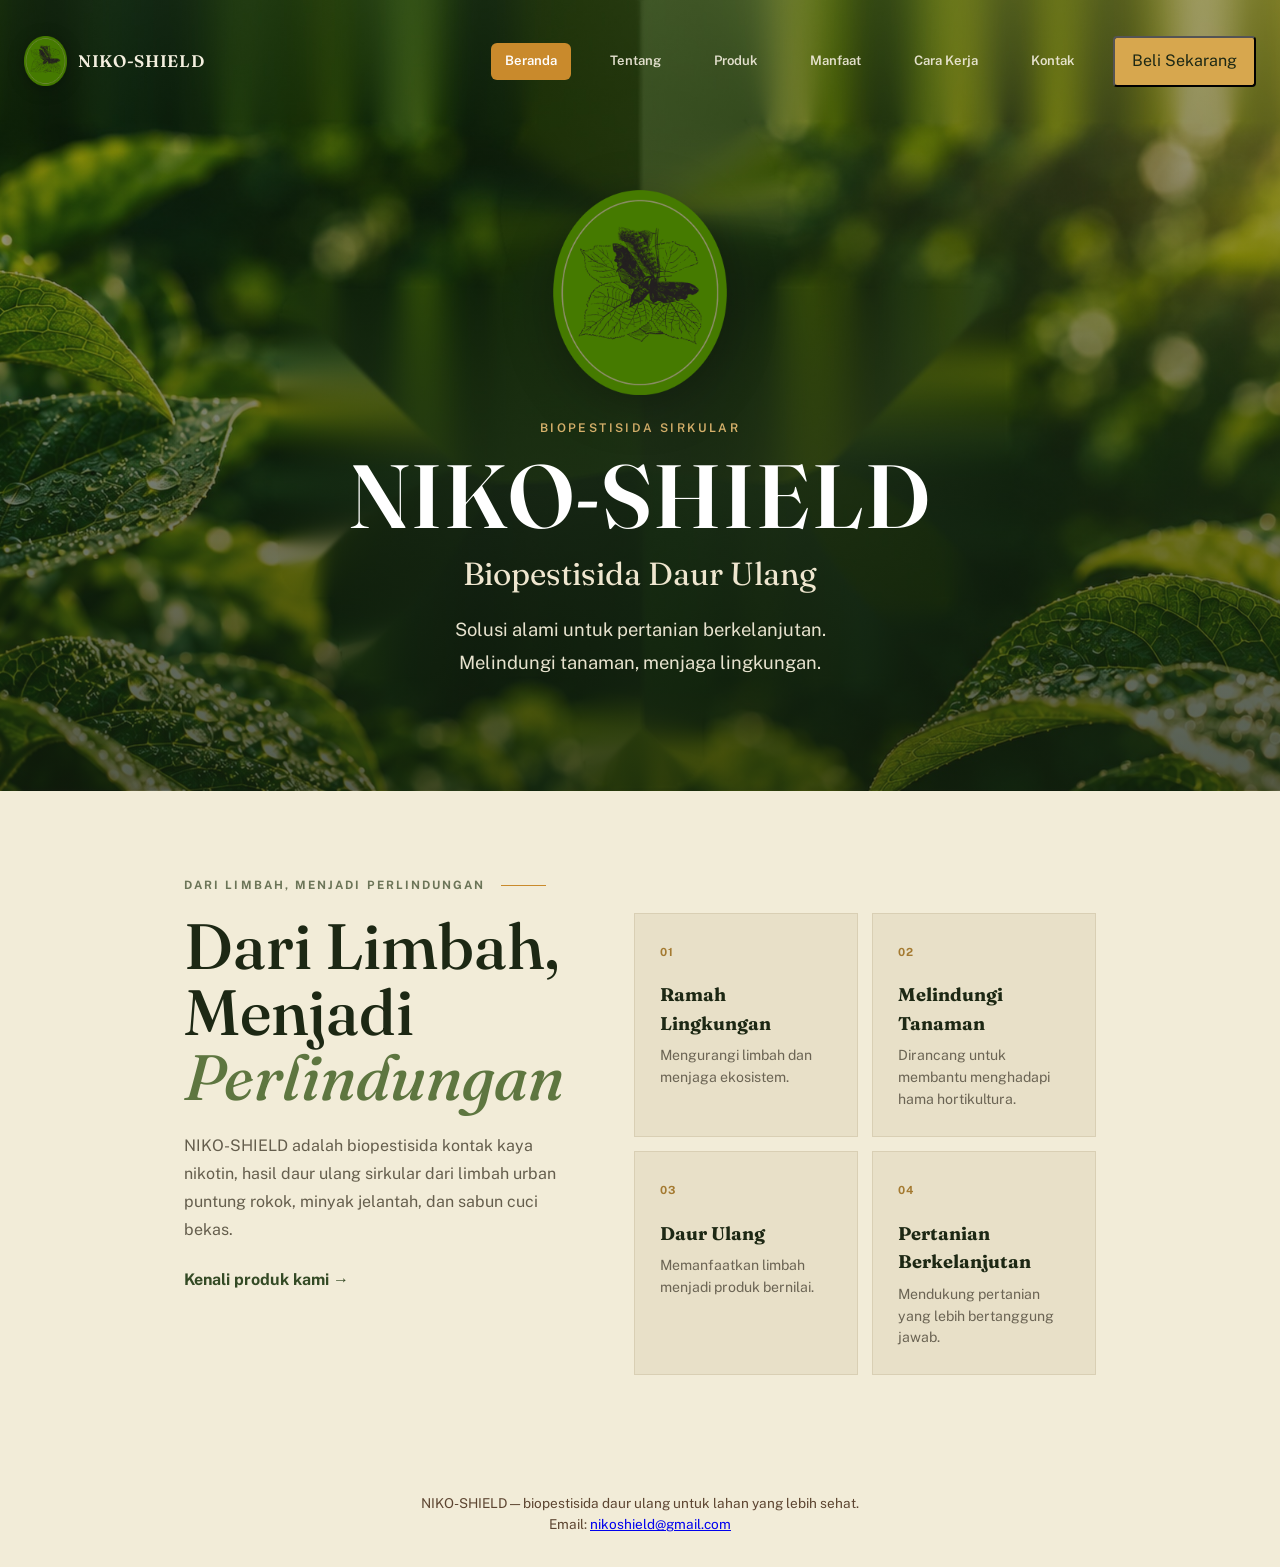
==== index.html @ 0246b450 "Add files via upload" ====
<!DOCTYPE html>
<html lang="id">
<head>
<meta charset="UTF-8">
<meta name="viewport" content="width=device-width, initial-scale=1.0">
<title>NIKO-SHIELD — Biopestisida Daur Ulang</title>
<link rel="preconnect" href="https://fonts.googleapis.com">
<link rel="preconnect" href="https://fonts.gstatic.com" crossorigin>
<link href="https://fonts.googleapis.com/css2?family=Fraunces:opsz,wght@9..144,400;9..144,500;9..144,600;9..144,700&family=Public+Sans:wght@400;500;600;700&display=swap" rel="stylesheet">
<link rel="stylesheet" href="style.css">
</head>
<body>

<nav class="site-nav reference-nav">
  <div class="container nav-inner">
    <a href="index.html" class="nav-brand brand-mark"><img src="assets/niko-shield-emblem.png" alt="Lambang NIKO-SHIELD"><span>NIKO-SHIELD</span></a>
    <div class="nav-links">
      <a href="index.html" class="active">Beranda</a>
      <a href="tentang-produk.html" class="">Tentang</a>
      <a href="tentang-produk.html" class="">Produk</a>
      <a href="manfaat.html" class="">Manfaat</a>
      <a href="cara-kerja.html" class="">Cara Kerja</a>
      <a href="kontak.html" class="">Kontak</a>
      <button type="button" class="nav-buy" onclick="this.classList.toggle(\'clicked\')">Beli Sekarang</button>
    </div>
    <button class="mobile-menu-toggle" type="button" aria-label="Buka menu" aria-expanded="false">
      <span></span><span></span><span></span>
    </button>
  </div>
</nav>

<section class="hero reference-hero">
  <div class="container hero-inner hero-centered">
    <div class="hero-badge"><img class="hero-emblem" src="assets/niko-shield-emblem.png" alt="Lambang NIKO-SHIELD"></div>
    <div class="eyebrow">BIOPESTISIDA SIRKULAR</div>
    <h1>NIKO-SHIELD</h1>
    <p class="hero-tagline">Biopestisida Daur Ulang</p>
    <p class="lead">Solusi alami untuk pertanian berkelanjutan.<br>Melindungi tanaman, menjaga lingkungan.</p>
    <div class="hero-actions">
      
      
    </div>
</div>
</section>

<section class="reference-home-section">
  <div class="container">
    <div class="section-kicker">DARI LIMBAH, MENJADI PERLINDUNGAN <span></span></div>
    <div class="home-grid">
      <div>
        <h2>Dari Limbah,<br>Menjadi <em>Perlindungan</em></h2>
        <p>NIKO-SHIELD adalah biopestisida kontak kaya nikotin, hasil daur ulang sirkular dari limbah urban puntung rokok, minyak jelantah, dan sabun cuci bekas.</p>
        <a class="text-link" href="tentang-produk.html">Kenali produk kami →</a>
      </div>
      <div class="home-cards">
        <a href="manfaat.html" class="home-card"><span>01</span><h3>Ramah Lingkungan</h3><p>Mengurangi limbah dan menjaga ekosistem.</p></a>
        <a href="manfaat.html" class="home-card"><span>02</span><h3>Melindungi Tanaman</h3><p>Dirancang untuk membantu menghadapi hama hortikultura.</p></a>
        <a href="cara-kerja.html" class="home-card"><span>03</span><h3>Daur Ulang</h3><p>Memanfaatkan limbah menjadi produk bernilai.</p></a>
        <a href="kontak.html" class="home-card"><span>04</span><h3>Pertanian Berkelanjutan</h3><p>Mendukung pertanian yang lebih bertanggung jawab.</p></a>
      </div>
    </div>
  </div>
</section>

<footer>
  NIKO-SHIELD — biopestisida daur ulang untuk lahan yang lebih sehat.
<br>Email: <a href="mailto:nikoshield@gmail.com">nikoshield@gmail.com</a>
</footer>


<script>
/* NIKO-SHIELD mobile menu */
document.addEventListener("DOMContentLoaded", function () {
  const toggle = document.querySelector(".mobile-menu-toggle");
  const links = document.querySelector(".nav-links");
  if (!toggle || !links) return;
  toggle.addEventListener("click", function () {
    const open = links.classList.toggle("mobile-open");
    toggle.classList.toggle("is-open", open);
    toggle.setAttribute("aria-expanded", open ? "true" : "false");
  });
  links.querySelectorAll("a").forEach(function (a) {
    a.addEventListener("click", function () {
      links.classList.remove("mobile-open");
      toggle.classList.remove("is-open");
      toggle.setAttribute("aria-expanded", "false");
    });
  });
});
</script>
<!-- NIKO-SHIELD mobile menu -->
</body>
</html>
---- style.css ----
:root {
    --forest: #2B3A1E;
    --forest-deep: #1D2814;
    --amber: #C98A2C;
    --amber-soft: #E3B45C;
    --soil: #5C4430;
    --leaf: #7C9A57;
    --paper: #F2ECD8;
    --paper-dim: #E8E0C8;
    --alert: #B5461D;
    --ink: #23291B;
  }

  * { box-sizing: border-box; }

  html { scroll-behavior: smooth; }

  body {
    margin: 0;
    font-family: 'Public Sans', sans-serif;
    background: var(--paper);
    color: var(--ink);
    line-height: 1.55;
  }

  h1, h2, h3 {
    font-family: 'Fraunces', serif;
    margin: 0;
    color: var(--forest-deep);
  }

  p { margin: 0 0 1em 0; max-width: 62ch; }

  .container {
    max-width: 960px;
    margin: 0 auto;
    padding: 0 24px;
  }

  /* ---------- HERO ---------- */
  .hero {
    background-color: var(--forest-deep);
    background-image:
      radial-gradient(circle at 50% 25%, rgba(124,154,87,0.18) 0%, rgba(124,154,87,0) 55%),
      linear-gradient(180deg, rgba(29,40,20,0.55) 0%, rgba(20,28,14,0.7) 100%),
      url("data:image/svg+xml;utf8,%3Csvg xmlns='http://www.w3.org/2000/svg' viewBox='0 0 220 220'%3E%3Cg fill='none' stroke='%23E7E2CE' stroke-width='1.3' opacity='0.4'%3E%3Cpath d='M110 205 C110 175 110 150 110 120'/%3E%3Cpath d='M110 180 C88 172 76 152 80 130 C100 136 110 156 110 180Z'/%3E%3Cpath d='M110 155 C132 147 144 128 140 105 C120 112 110 132 110 155Z'/%3E%3Cpath d='M110 120 C93 103 91 84 102 64 C118 78 122 100 110 120Z'/%3E%3Ccircle cx='80' cy='130' r='4' fill='%23E7E2CE' stroke='none' opacity='0.35'/%3E%3Ccircle cx='140' cy='105' r='4' fill='%23E7E2CE' stroke='none' opacity='0.35'/%3E%3Ccircle cx='102' cy='64' r='3.5' fill='%23E7E2CE' stroke='none' opacity='0.3'/%3E%3Cpath d='M30 60 C48 52 60 55 62 66 C50 70 40 68 30 60Z'/%3E%3Cpath d='M30 60 C25 70 27 82 38 88'/%3E%3Cpath d='M190 150 C172 142 160 145 158 156 C170 160 180 158 190 150Z'/%3E%3Cpath d='M190 150 C195 160 193 172 182 178'/%3E%3Cg transform='translate(38,160) rotate(-12)'%3E%3Cellipse cx='0' cy='0' rx='7' ry='5'/%3E%3Cellipse cx='11' cy='1' rx='7' ry='5.2'/%3E%3Cellipse cx='22' cy='0' rx='7' ry='5'/%3E%3Cellipse cx='33' cy='1.5' rx='6.5' ry='4.8'/%3E%3Cpath d='M-6 -3 L-11 -8 M-4 -4 L-7 -10' stroke-width='1'/%3E%3Cpath d='M0 5 L-2 10 M11 6 L10 11 M22 5 L22 10' stroke-width='1'/%3E%3C/g%3E%3Cg transform='translate(150,45) rotate(160)'%3E%3Cellipse cx='0' cy='0' rx='6' ry='4.3'/%3E%3Cellipse cx='9.5' cy='1' rx='6' ry='4.5'/%3E%3Cellipse cx='19' cy='0' rx='6' ry='4.3'/%3E%3Cpath d='M-5 -2.5 L-9 -6.5 M-3.5 -3.5 L-6 -8' stroke-width='0.9'/%3E%3C/g%3E%3C/g%3E%3C/svg%3E");
    background-repeat: no-repeat, no-repeat, repeat;
    background-position: center, center, 0 0;
    background-size: cover, cover, 220px 220px;
    color: var(--paper);
    padding: 56px 0 0;
    position: relative;
    overflow: hidden;
  }

  .hero::after {
    content: "";
    position: absolute;
    right: -60px;
    top: -60px;
    width: 260px;
    height: 260px;
    border-radius: 50%;
    background: radial-gradient(circle, rgba(201,138,44,0.16) 0%, rgba(201,138,44,0) 70%);
    z-index: 0;
  }

  .hero-centered {
    text-align: center;
    display: flex;
    flex-direction: column;
    align-items: center;
    padding-bottom: 44px;
  }

  .hero-badge {
    width: 92px;
    height: 92px;
    border-radius: 50%;
    background: var(--paper);
    display: flex;
    align-items: center;
    justify-content: center;
    box-shadow: 0 10px 30px rgba(0,0,0,0.35);
    margin-bottom: 20px;
  }

  .hero-tagline {
    color: #DCE4C6;
    font-size: 1.05rem;
    font-weight: 600;
    margin: 10px 0 0;
    max-width: 40ch;
  }

  .hero-icon-row {
    width: 54px;
    height: 54px;
    border-radius: 50%;
    background: rgba(255,255,255,0.08);
    border: 1.5px solid rgba(255,255,255,0.35);
    display: flex;
    align-items: center;
    justify-content: center;
    margin: 26px 0 30px;
  }

  .hero-features {
    position: relative;
    z-index: 1;
    background: var(--paper);
    display: grid;
    grid-template-columns: repeat(3, 1fr);
    gap: 12px;
    padding: 28px 20px;
  }

  @media (max-width: 560px) {
    .hero-features { grid-template-columns: 1fr; max-width: 280px; margin: 0 auto; }
  }

  .hero-feature {
    display: flex;
    flex-direction: column;
    align-items: center;
    text-align: center;
    gap: 10px;
  }

  .hero-feature-icon {
    width: 62px;
    height: 62px;
    border-radius: 50%;
    background: var(--forest);
    display: flex;
    align-items: center;
    justify-content: center;
  }

  .hero-feature span {
    font-size: 0.85rem;
    font-weight: 700;
    color: var(--forest-deep);
    max-width: 14ch;
  }



  .hero-inner { position: relative; z-index: 1; }

  .hero .eyebrow {
    font-weight: 600;
    color: var(--leaf);
    font-size: 0.95rem;
    letter-spacing: 0.02em;
    margin-bottom: 14px;
  }

  .hero h1 {
    font-size: clamp(2.6rem, 6vw, 4.2rem);
    color: #fff;
    font-weight: 600;
    line-height: 1.02;
    margin-bottom: 20px;
  }

  .hero p.lead {
    color: #E7E2CE;
    font-size: 1.15rem;
    max-width: 46ch;
    margin-bottom: 32px;
  }

  .btn-primary {
    display: inline-block;
    background: var(--amber);
    color: var(--forest-deep);
    font-weight: 700;
    padding: 14px 28px;
    border-radius: 6px;
    text-decoration: none;
    border: none;
    font-size: 1.05rem;
    cursor: pointer;
    font-family: 'Public Sans', sans-serif;
    transition: transform 0.15s ease, box-shadow 0.15s ease;
  }
  .btn-primary:hover { transform: translateY(-2px); box-shadow: 0 8px 20px rgba(0,0,0,0.25); }
  .btn-primary:active { transform: translateY(0); }

  .hero-footnote {
    margin-top: 28px;
    font-size: 0.9rem;
    color: #B9C2A6;
    border-left: 3px solid var(--leaf);
    padding-left: 14px;
    max-width: 42ch;
  }

  /* ---------- ABOUT ---------- */
  .about {
    padding: 64px 0;
    border-bottom: 1px solid var(--paper-dim);
  }

  .about-grid {
    display: grid;
    grid-template-columns: 1.1fr 0.9fr;
    gap: 48px;
    align-items: start;
    margin-top: 28px;
  }

  @media (max-width: 720px) {
    .about-grid { grid-template-columns: 1fr; }
  }

  .stat-row {
    display: flex;
    flex-direction: column;
    gap: 20px;
  }

  .stat-card {
    background: var(--paper-dim);
    border-radius: 8px;
    padding: 20px 22px;
    border-left: 4px solid var(--soil);
  }

  .stat-card.phi { border-left-color: var(--alert); }

  .stat-card h3 {
    font-size: 0.85rem;
    text-transform: none;
    color: var(--soil);
    font-family: 'Public Sans', sans-serif;
    font-weight: 700;
    margin-bottom: 6px;
  }

  .stat-card p { margin: 0; font-size: 0.98rem; }

  section h2 {
    font-size: 2rem;
    font-weight: 600;
    margin-bottom: 6px;
  }

  section .section-sub {
    color: var(--soil);
    font-size: 1.02rem;
    max-width: 58ch;
  }

  /* ---------- KATALOG HAMA ---------- */
  .hama {
    padding: 64px 0;
    background: var(--paper-dim);
    border-bottom: 1px solid #DDD3B0;
  }

  .hama-card {
    background: var(--paper);
    border-radius: 10px;
    padding: 26px 28px;
    margin-top: 28px;
    border: 1px solid #DDD3B0;
  }

  .hama-card h3 {
    font-size: 1.3rem;
    margin-bottom: 12px;
  }

  .hama-field { margin-bottom: 16px; }

  .hama-field:last-child { margin-bottom: 0; }

  .hama-field .label {
    font-weight: 700;
    color: var(--soil);
    font-size: 0.85rem;
    display: block;
    margin-bottom: 4px;
  }

  .hama-field p { margin: 0; }

  .rekomendasi {
    background: rgba(124,154,87,0.14);
    border-radius: 6px;
    padding: 12px 16px;
  }

  /* ---------- KALKULATOR ---------- */
  .kalkulator {
    padding: 64px 0 80px;
  }

  .calc-box {
    margin-top: 32px;
    background: var(--forest);
    border-radius: 14px;
    padding: 40px;
    color: var(--paper);
  }

  @media (max-width: 600px) {
    .calc-box { padding: 28px 20px; }
  }

  .calc-input-row {
    display: flex;
    gap: 12px;
    flex-wrap: wrap;
    align-items: flex-end;
    margin-bottom: 8px;
  }

  .calc-field { flex: 1; min-width: 200px; }

  .calc-field label {
    display: block;
    font-size: 0.9rem;
    color: #C7CFB4;
    margin-bottom: 8px;
    font-weight: 600;
  }

  .calc-field input {
    width: 100%;
    padding: 14px 16px;
    font-size: 1.15rem;
    border-radius: 8px;
    border: 2px solid transparent;
    background: #fff;
    color: var(--ink);
    font-family: 'Public Sans', sans-serif;
    font-weight: 600;
  }

  .calc-field input:focus {
    outline: none;
    border-color: var(--amber);
  }

  .calc-hint {
    font-size: 0.85rem;
    color: #9FAE86;
    margin: 0 0 20px 0;
  }

  .calc-results {
    display: grid;
    grid-template-columns: repeat(3, 1fr);
    gap: 14px;
    margin-top: 24px;
    opacity: 0;
    transform: translateY(8px);
    transition: opacity 0.35s ease, transform 0.35s ease;
  }

  .calc-results.visible { opacity: 1; transform: translateY(0); }

  @media (max-width: 680px) {
    .calc-results { grid-template-columns: 1fr; }
  }

  .result-card {
    background: var(--forest-deep);
    border-radius: 10px;
    padding: 20px;
    border-top: 3px solid var(--amber);
  }

  .result-card .num {
    font-family: 'Fraunces', serif;
    font-size: 2.1rem;
    font-weight: 600;
    color: #fff;
    line-height: 1;
    margin-bottom: 6px;
  }

  .result-card .unit {
    font-size: 0.95rem;
    color: var(--amber);
    font-weight: 700;
    margin-left: 4px;
  }

  .result-card .desc {
    font-size: 0.88rem;
    color: #B9C2A6;
    margin-top: 6px;
  }

  .calc-error {
    color: #F0B0A0;
    font-size: 0.92rem;
    margin-top: 10px;
    display: none;
  }

  .calc-error.visible { display: block; }

  /* ---------- QR SHARE ---------- */
  .qr-share {
    padding: 56px 0 72px;
    background: var(--paper-dim);
    border-top: 1px solid #DDD3B0;
  }

  .qr-box {
    margin-top: 28px;
    display: flex;
    gap: 32px;
    align-items: center;
    flex-wrap: wrap;
    background: var(--paper);
    border: 1px solid #DDD3B0;
    border-radius: 12px;
    padding: 28px;
  }

  #qrcodeCanvas {
    background: #fff;
    padding: 12px;
    border-radius: 8px;
    display: inline-block;
    line-height: 0;
  }

  .qr-box .qr-text { flex: 1; min-width: 220px; }

  .qr-box .qr-text p { margin-bottom: 14px; }

  .qr-link {
    font-size: 0.85rem;
    color: var(--soil);
    word-break: break-all;
    background: var(--paper-dim);
    padding: 8px 12px;
    border-radius: 6px;
    display: inline-block;
  }

  .qr-actions {
    display: flex;
    gap: 10px;
    margin-top: 16px;
    flex-wrap: wrap;
  }

  .btn-secondary {
    background: transparent;
    color: var(--forest-deep);
    border: 2px solid var(--soil);
    padding: 10px 18px;
    border-radius: 6px;
    font-weight: 700;
    font-size: 0.92rem;
    cursor: pointer;
    font-family: 'Public Sans', sans-serif;
  }

  .qr-note {
    font-size: 0.82rem;
    color: var(--soil);
    margin-top: 6px;
  }

  /* ---------- PENGINGAT & PANDUAN ---------- */
  .pengingat {
    padding: 64px 0 72px;
    background: var(--paper-dim);
    border-top: 1px solid #DDD3B0;
    border-bottom: 1px solid #DDD3B0;
  }

  .alarm-box {
    margin-top: 28px;
    background: var(--paper);
    border: 1px solid #DDD3B0;
    border-radius: 12px;
    padding: 28px;
  }

  .alarm-form-row {
    display: flex;
    gap: 16px;
    flex-wrap: wrap;
    align-items: flex-end;
  }

  .alarm-field { flex: 1; min-width: 180px; }

  .alarm-field label {
    display: block;
    font-size: 0.85rem;
    font-weight: 700;
    color: var(--soil);
    margin-bottom: 8px;
  }

  .alarm-field input[type="date"] {
    width: 100%;
    padding: 12px 14px;
    font-size: 1rem;
    border-radius: 8px;
    border: 1px solid #C9BE9C;
    background: #fff;
    color: var(--ink);
    font-family: 'Public Sans', sans-serif;
  }

  .severity-toggle {
    display: flex;
    gap: 8px;
  }

  .severity-btn {
    flex: 1;
    padding: 12px 10px;
    border-radius: 8px;
    border: 2px solid #C9BE9C;
    background: #fff;
    color: var(--soil);
    font-weight: 700;
    font-size: 0.88rem;
    cursor: pointer;
    font-family: 'Public Sans', sans-serif;
  }

  .severity-btn.active {
    border-color: var(--leaf);
    background: rgba(124,154,87,0.18);
    color: var(--forest-deep);
  }

  .alarm-status {
    margin-top: 24px;
    display: none;
    border-radius: 10px;
    padding: 20px 22px;
    border-left: 5px solid var(--leaf);
    background: rgba(124,154,87,0.12);
  }

  .alarm-status.visible { display: block; }

  .alarm-status.status-warning {
    border-left-color: var(--amber);
    background: rgba(201,138,44,0.14);
  }

  .alarm-status.status-urgent {
    border-left-color: var(--alert);
    background: rgba(181,70,29,0.12);
  }

  .alarm-status .status-badge {
    font-weight: 700;
    font-size: 1rem;
    color: var(--forest-deep);
    margin-bottom: 4px;
    display: block;
  }

  .alarm-status p { margin: 0; font-size: 0.92rem; }

  .alarm-note {
    font-size: 0.82rem;
    color: var(--soil);
    margin-top: 16px;
  }

  .guide-buttons {
    display: flex;
    gap: 14px;
    flex-wrap: wrap;
    margin-top: 36px;
  }

  .btn-guide {
    flex: 1;
    min-width: 220px;
    padding: 20px 22px;
    border-radius: 10px;
    border: none;
    cursor: pointer;
    text-align: left;
    font-family: 'Public Sans', sans-serif;
  }

  .btn-guide .guide-title {
    font-family: 'Fraunces', serif;
    font-size: 1.15rem;
    font-weight: 600;
    display: block;
    margin-bottom: 4px;
  }

  .btn-guide .guide-sub {
    font-size: 0.85rem;
    opacity: 0.85;
  }

  .btn-guide.himbauan {
    background: var(--leaf);
    color: var(--forest-deep);
  }

  .btn-guide.larangan {
    background: var(--alert);
    color: #fff;
  }

  /* ---------- MODAL ---------- */
  .modal-overlay {
    display: none;
    position: fixed;
    inset: 0;
    background: rgba(29,40,20,0.55);
    z-index: 100;
    align-items: center;
    justify-content: center;
    padding: 20px;
  }

  .modal-overlay.visible { display: flex; }

  .modal-box {
    background: var(--paper);
    border-radius: 14px;
    max-width: 560px;
    width: 100%;
    max-height: 84vh;
    overflow-y: auto;
    padding: 32px;
    position: relative;
  }

  .modal-close {
    position: absolute;
    top: 18px;
    right: 18px;
    background: var(--paper-dim);
    border: none;
    width: 34px;
    height: 34px;
    border-radius: 50%;
    font-size: 1.1rem;
    cursor: pointer;
    color: var(--ink);
  }

  .modal-box h3 {
    font-size: 1.4rem;
    margin-bottom: 18px;
    padding-right: 30px;
  }

  .modal-list {
    list-style: none;
    margin: 0;
    padding: 0;
  }

  .modal-list li {
    padding: 14px 0;
    border-bottom: 1px solid var(--paper-dim);
  }

  .modal-list li:last-child { border-bottom: none; }

  .modal-list .item-title {
    font-weight: 700;
    color: var(--forest-deep);
    display: block;
    margin-bottom: 4px;
  }

  .modal-list .item-desc {
    font-size: 0.92rem;
    color: var(--ink);
    margin: 0;
  }

  /* ---------- JUAL LIMBAH ---------- */
  .jual-limbah {
    padding: 12px 0 64px;
    background: linear-gradient(180deg, rgba(29,40,20,0.95) 0%, var(--forest-deep) 100%);
    position: relative;
  }

  .jual-limbah .container { position: relative; z-index: 1; }

  .jual-limbah h2, .jual-limbah .section-sub-light {
    color: var(--paper);
  }

  .jual-limbah .section-sub-light {
    color: #C7CFB4;
    font-size: 1.02rem;
    max-width: 58ch;
    margin-top: 6px;
  }

  .limbah-grid {
    display: grid;
    grid-template-columns: repeat(2, 1fr);
    gap: 20px;
    margin-top: 32px;
  }

  @media (max-width: 640px) {
    .limbah-grid { grid-template-columns: 1fr; }
  }

  .limbah-card {
    background: var(--paper);
    border-radius: 14px;
    padding: 28px 24px;
    text-align: center;
    cursor: pointer;
    border: none;
    font-family: 'Public Sans', sans-serif;
    transition: transform 0.15s ease;
  }

  .limbah-card:hover { transform: translateY(-3px); }

  .limbah-icon {
    width: 74px;
    height: 74px;
    border-radius: 50%;
    background: var(--leaf);
    display: flex;
    align-items: center;
    justify-content: center;
    margin: 0 auto 16px;
  }

  .limbah-card .limbah-nama {
    font-family: 'Fraunces', serif;
    font-size: 1.2rem;
    font-weight: 600;
    color: var(--forest-deep);
    display: block;
    margin-bottom: 6px;
  }

  .limbah-card .limbah-hint {
    font-size: 0.85rem;
    color: var(--soil);
  }

  .limbah-card .limbah-harga {
    display: none;
    margin-top: 14px;
    padding-top: 14px;
    border-top: 1px dashed #DDD3B0;
  }

  .limbah-card.terbuka .limbah-hint { display: none; }
  .limbah-card.terbuka .limbah-harga { display: block; }

  .limbah-harga .harga-angka {
    font-family: 'Fraunces', serif;
    font-size: 1.8rem;
    font-weight: 700;
    color: var(--amber);
  }

  .limbah-harga .harga-satuan {
    font-size: 0.9rem;
    color: var(--soil);
    font-weight: 600;
  }

  .limbah-note {
    text-align: center;
    color: #9FAE86;
    font-size: 0.85rem;
    margin-top: 24px;
  }

  /* ---------- FOOTER ---------- */
  footer {
    padding: 32px 0;
    text-align: center;
    color: var(--soil);
    font-size: 0.85rem;
  }

/* ---------- NAVIGASI ---------- */
.site-nav {
  background: var(--forest-deep);
  position: sticky;
  top: 0;
  z-index: 50;
  border-bottom: 1px solid rgba(255,255,255,0.08);
}

.site-nav .container {
  display: flex;
  align-items: center;
  justify-content: space-between;
  padding-top: 14px;
  padding-bottom: 14px;
  flex-wrap: wrap;
  gap: 10px;
}

.nav-brand {
  color: #fff;
  font-family: 'Fraunces', serif;
  font-weight: 600;
  font-size: 1.1rem;
  text-decoration: none;
}

.nav-links {
  display: flex;
  gap: 4px;
  flex-wrap: wrap;
}

.nav-links a {
  color: #C7CFB4;
  text-decoration: none;
  font-size: 0.92rem;
  font-weight: 600;
  padding: 8px 14px;
  border-radius: 6px;
  transition: background 0.15s ease, color 0.15s ease;
}

.nav-links a:hover {
  background: rgba(255,255,255,0.08);
  color: #fff;
}

.nav-links a.active {
  background: var(--amber);
  color: var(--forest-deep);
}

/* ---------- PAGE HERO (judul halaman non-beranda) ---------- */
.page-hero {
  background: var(--forest-deep);
  color: var(--paper);
  padding: 40px 0;
  text-align: center;
}

.page-hero h1 {
  color: #fff;
  font-size: clamp(1.8rem, 4vw, 2.6rem);
}

.page-hero p {
  color: #C7CFB4;
  margin: 8px auto 0;
}

/* ---------- KONTAK ---------- */
.kontak-section {
  padding: 56px 0 72px;
}

.kontak-grid {
  display: grid;
  grid-template-columns: repeat(3, 1fr);
  gap: 20px;
  margin-top: 32px;
}

@media (max-width: 720px) {
  .kontak-grid { grid-template-columns: 1fr; }
}

.kontak-card {
  background: var(--paper-dim);
  border-radius: 12px;
  padding: 26px 24px;
  text-align: center;
}

.kontak-card .kontak-icon {
  width: 56px;
  height: 56px;
  border-radius: 50%;
  background: var(--leaf);
  display: flex;
  align-items: center;
  justify-content: center;
  margin: 0 auto 16px;
}

.kontak-card h3 {
  font-size: 1.05rem;
  margin-bottom: 8px;
}

.kontak-card p {
  margin: 0;
  font-size: 0.95rem;
  color: var(--soil);
}

.kontak-card a {
  color: var(--forest-deep);
  font-weight: 700;
  text-decoration: none;
}

.kontak-card a:hover { text-decoration: underline; }

/* ===== REFERENCE DESIGN OVERRIDES ===== */
.site-nav.reference-nav{position:absolute;top:0;left:0;right:0;z-index:20;background:transparent;border:0;color:#f4efdf;padding:22px 0}
.reference-nav .nav-inner{max-width:1280px;display:flex;align-items:center;justify-content:space-between;gap:30px}
.reference-nav .nav-brand{display:flex;align-items:center;gap:11px;color:#f4efdf;text-decoration:none;font-family:'Fraunces',serif;font-weight:600;letter-spacing:.04em;font-size:1.05rem}
.reference-nav .brand-mark img{width:43px;height:50px;object-fit:contain;filter:drop-shadow(0 3px 8px rgba(0,0,0,.25))}
.reference-nav .nav-links{display:flex;align-items:center;gap:25px}
.reference-nav .nav-links a{color:#f1ecdc;text-decoration:none;font-size:.82rem;font-weight:600;opacity:.92;transition:.2s}
.reference-nav .nav-links a:hover,.reference-nav .nav-links a.active{opacity:1;color:#fff}
.reference-nav .nav-links .nav-buy{background:#d7a74e;color:#1d2814;padding:11px 17px;border-radius:4px;opacity:1}
.reference-hero{min-height:790px;padding:0;display:flex;align-items:center;justify-content:center;background-color:#203019;background-image:linear-gradient(180deg,rgba(20,31,14,.38),rgba(20,31,14,.72)),url('assets/hero-bg-hd.jpg');background-position:center;background-size:cover}
.reference-hero::after{display:none}
.reference-hero .hero-centered{padding:105px 24px 80px}
.reference-hero .hero-badge{width:205px;height:205px;background:transparent;border-radius:0;box-shadow:none;margin:0 0 24px}
.reference-hero .hero-emblem{width:205px;height:205px;object-fit:contain;filter:drop-shadow(0 10px 24px rgba(0,0,0,.28))}
.reference-hero .eyebrow{color:#d6b16b;font-size:.75rem;letter-spacing:.2em;margin-bottom:12px}
.reference-hero h1{font-size:clamp(3.2rem,7vw,5.7rem);letter-spacing:.02em;margin-bottom:8px}
.reference-hero .hero-tagline{font-family:'Fraunces',serif;color:#efe6cf;font-size:clamp(1.45rem,2.6vw,2rem);font-weight:400;margin:0 0 14px}
.reference-hero .lead{font-size:1rem;line-height:1.8;color:#e5e0cf;margin:0 auto 28px}
.hero-actions{display:flex;align-items:center;gap:13px;justify-content:center}
.btn-secondary{display:inline-flex;align-items:center;gap:9px;padding:13px 22px;border:1px solid rgba(255,255,255,.5);border-radius:5px;color:#fff;text-decoration:none;font-weight:600;font-size:.95rem}
.btn-secondary span{font-size:.7rem}
.scroll-cue{position:absolute;bottom:24px;left:50%;transform:translateX(-50%);display:flex;flex-direction:column;align-items:center;color:rgba(255,255,255,.7);font-size:1.3rem;line-height:1}
.scroll-cue .mouse{width:18px;height:29px;border:1px solid rgba(255,255,255,.65);border-radius:12px;display:block;margin-bottom:5px;position:relative}
.scroll-cue .mouse:before{content:'';position:absolute;top:6px;left:7px;width:2px;height:5px;border-radius:2px;background:rgba(255,255,255,.75)}
.reference-home-section{padding:86px 0;background:#f2ecd8}
.section-kicker{font-size:.72rem;font-weight:700;letter-spacing:.18em;color:#6c7558;margin-bottom:18px}
.section-kicker span{display:inline-block;width:45px;height:1px;background:#c98a2c;vertical-align:middle;margin-left:10px}
.home-grid{display:grid;grid-template-columns:.9fr 1.1fr;gap:70px;align-items:start}
.home-grid h2{font-size:clamp(2.5rem,5vw,4rem);line-height:1.03;font-weight:500;margin-bottom:22px}
.home-grid h2 em{font-style:italic;color:#5e7640}
.home-grid>div>p{color:#655e4d;max-width:45ch;font-size:1rem;line-height:1.75}
.text-link{display:inline-block;margin-top:8px;color:#344a25;text-decoration:none;font-weight:700}
.home-cards{display:grid;grid-template-columns:1fr 1fr;gap:14px}
.home-card{display:block;padding:25px;background:#e8e0c8;border:1px solid #d9cfb4;text-decoration:none;color:inherit;transition:.2s}
.home-card:hover{transform:translateY(-3px);border-color:#b9a77c}
.home-card span{font-size:.7rem;color:#a47a31;font-weight:700;letter-spacing:.1em}
.home-card h3{font-size:1.15rem;margin:18px 0 7px}
.home-card p{font-size:.88rem;color:#6b6454;margin:0}
@media(max-width:1000px){.reference-nav .nav-links{gap:14px}.reference-nav .nav-links a{font-size:.75rem}.reference-nav .nav-buy{padding:9px 12px}}
@media(max-width:760px){.reference-nav{padding:14px 0}.reference-nav .nav-inner{align-items:flex-start}.reference-nav .nav-brand span{display:none}.reference-nav .nav-links{flex-wrap:wrap;justify-content:flex-end;gap:8px 13px}.reference-nav .nav-links a{font-size:.7rem}.reference-nav .nav-buy{display:none}.reference-hero{min-height:760px}.reference-hero .hero-badge,.reference-hero .hero-emblem{width:155px;height:155px}.reference-hero .hero-centered{padding-top:125px}.hero-actions{flex-direction:column}.home-grid{grid-template-columns:1fr;gap:40px}.home-cards{grid-template-columns:1fr 1fr}}
@media(max-width:480px){.home-cards{grid-template-columns:1fr}.reference-hero h1{font-size:3rem}.reference-hero .hero-tagline{font-size:1.3rem}}

/* PERBAIKAN: halaman selain Beranda — beri ruang untuk navbar yang absolut */
.page-hero {
  padding: 132px 0 42px;
  min-height: 215px;
  display: flex;
  align-items: center;
}
.page-hero .container { width: 100%; }

@media (max-width: 760px) {
  .page-hero {
    padding: 145px 0 38px;
    min-height: 250px;
  }
  .reference-nav .nav-inner { justify-content: center; }
  .reference-nav .nav-links { justify-content: center; }
}


/* ===== FINAL NAVBAR SPACING FIX =====
   Inner pages reserve a real, dedicated area for the navigation.
   This prevents page titles from ever sitting underneath the menu. */
.inner-page .reference-nav {
  position: relative;
  top: auto;
  left: auto;
  right: auto;
  min-height: 92px;
  padding: 20px 0;
  background: var(--forest-deep);
  z-index: 50;
}

.inner-page .page-hero {
  padding: 52px 0 48px;
  min-height: 220px;
}

.inner-page .page-hero h1 {
  margin: 0;
}

@media (max-width: 760px) {
  .inner-page .reference-nav {
    min-height: 0;
    padding: 14px 0;
  }

  .inner-page .reference-nav .nav-inner {
    align-items: center;
  }

  .inner-page .page-hero {
    padding: 42px 0 38px;
    min-height: 190px;
  }
}

/* Homepage: navigation has its own visual band at the top of the hero,
   and the hero content starts below it. */
.reference-hero .hero-centered {
  padding-top: 190px;
}

@media (max-width: 760px) {
  .reference-hero .hero-centered {
    padding-top: 175px;
  }
}


/* ===== MOBILE NAVIGATION ===== */
.mobile-menu-toggle {
  display: none;
  width: 46px;
  height: 42px;
  border: 1px solid rgba(255,255,255,.45);
  border-radius: 8px;
  background: rgba(15,30,10,.55);
  padding: 9px;
  cursor: pointer;
}
.mobile-menu-toggle span {
  display: block;
  height: 2px;
  margin: 5px 0;
  background: #fff;
  border-radius: 2px;
}
@media (max-width: 760px) {
  .reference-nav {
    padding: 14px 0 !important;
  }
  .reference-nav .nav-inner {
    position: relative;
  }
  .reference-nav .nav-links {
    display: none;
    position: absolute;
    top: calc(100% + 8px);
    left: 12px;
    right: 12px;
    flex-direction: column;
    align-items: stretch;
    gap: 4px;
    padding: 12px;
    background: rgba(20, 31, 14, .98);
    border: 1px solid rgba(255,255,255,.12);
    border-radius: 12px;
    box-shadow: 0 14px 35px rgba(0,0,0,.25);
  }
  .reference-nav .nav-links.mobile-open {
    display: flex;
  }
  .reference-nav .nav-links a {
    display: block;
    padding: 12px 14px;
    font-size: .95rem;
  }
  .reference-nav .nav-links .nav-buy {
    text-align: center;
    margin-top: 4px;
  }
  .mobile-menu-toggle {
    display: block;
  }
  .reference-nav .nav-brand span {
    font-size: .98rem;
  }
  .reference-nav .brand-mark img {
    width: 39px;
    height: 44px;
  }
}

/* ===== JUAL LIMBAH + CALCULATOR ===== */
.waste-section {
  padding: 70px 0 80px;
  background: linear-gradient(180deg, #f2ecd8 0%, #e8e0c8 100%);
}
.waste-heading {
  text-align: center;
  max-width: 760px;
  margin: 0 auto 30px;
}
.waste-heading .section-kicker {
  justify-content: center;
}
.waste-heading h2 {
  font-size: clamp(2rem, 4vw, 3rem);
  margin: 8px 0 12px;
}
.waste-heading p {
  margin: 0 auto;
  color: #5c4430;
}
.waste-options {
  display: grid;
  grid-template-columns: repeat(2, 1fr);
  gap: 18px;
  max-width: 900px;
  margin: 0 auto 20px;
}
.waste-option {
  display: flex;
  align-items: center;
  gap: 16px;
  text-align: left;
  width: 100%;
  padding: 20px;
  border: 2px solid transparent;
  border-radius: 14px;
  background: rgba(255,255,255,.48);
  box-shadow: 0 5px 18px rgba(43,58,30,.07);
  cursor: pointer;
  color: var(--ink);
  font: inherit;
  transition: .2s ease;
}
.waste-option:hover,
.waste-option.active {
  border-color: #6f9850;
  transform: translateY(-1px);
}
.waste-icon {
  width: 66px;
  height: 66px;
  flex: 0 0 66px;
  display: grid;
  place-items: center;
  border-radius: 50%;
  background: #dbe6c5;
  font-size: 30px;
}
.waste-option strong,
.waste-option small,
.waste-option b {
  display: block;
}
.waste-option strong { font-family: 'Fraunces', serif; font-size: 1.15rem; color: var(--forest-deep); }
.waste-option small { color: var(--soil); margin: 4px 0; }
.waste-option b { color: #17652c; font-size: 1.05rem; }

.waste-calculator {
  max-width: 900px;
  margin: 0 auto;
  padding: 24px;
  border-radius: 16px;
  background: rgba(255,255,255,.55);
  box-shadow: 0 8px 24px rgba(43,58,30,.08);
}
.calc-label {
  font-family: 'Fraunces', serif;
  font-size: 1.35rem;
  font-weight: 700;
  color: var(--forest-deep);
}
.calc-help { color: var(--soil); font-size: .92rem; margin: 4px 0 18px; }
.calc-controls {
  display: grid;
  grid-template-columns: 1.2fr 1fr auto;
  gap: 12px;
  align-items: center;
}
.selected-waste,
.kg-input {
  min-height: 48px;
  border: 1px solid #c9cfb8;
  background: #fffdf5;
  border-radius: 9px;
  display: flex;
  align-items: center;
  padding: 0 13px;
}
.selected-waste { gap: 8px; flex-wrap: wrap; }
.selected-waste .calc-price { margin-left: auto; font-size: .8rem; color: #5c4430; }
.kg-input input {
  border: 0;
  outline: 0;
  background: transparent;
  min-width: 0;
  flex: 1;
  font: inherit;
}
.kg-input span { color: #65705a; }
#calculateWaste {
  min-height: 48px;
  padding: 0 24px;
  border: 0;
  border-radius: 9px;
  background: #17652c;
  color: #fff;
  font-weight: 700;
  cursor: pointer;
}
.calc-result {
  margin-top: 18px;
  padding: 17px 20px;
  border-radius: 12px;
  background: #edf2df;
  display: flex;
  align-items: center;
  gap: 14px;
}
.money-icon {
  width: 48px;
  height: 48px;
  border-radius: 50%;
  display: grid;
  place-items: center;
  background: #cfe0b0;
  color: #17652c;
  font-weight: 800;
}
.calc-result small,
.calc-result strong,
.calc-result span { display: block; }
.calc-result small { color: #65705a; }
.calc-result strong { font-size: 1.65rem; color: #17652c; }
.calc-result #wasteFormula { font-size: .78rem; color: #6b705f; }
.waste-note {
  max-width: 900px;
  margin: 18px auto 0;
  padding: 16px 20px;
  border-radius: 12px;
  background: #145927;
  color: #f5f0df;
  display: flex;
  gap: 12px;
  align-items: center;
}
.waste-note > span { font-size: 28px; }
.waste-note small { color: #dbe6c5; }

@media (max-width: 720px) {
  .waste-section { padding: 52px 0 60px; }
  .waste-options { grid-template-columns: 1fr; gap: 12px; }
  .waste-option { padding: 15px; }
  .waste-icon { width: 54px; height: 54px; flex-basis: 54px; font-size: 25px; }
  .calc-controls { grid-template-columns: 1fr; }
  .selected-waste .calc-price { margin-left: auto; }
  #calculateWaste { width: 100%; }
  .waste-calculator { padding: 18px; }
  .waste-note { align-items: flex-start; }
}

/* BUY NOW / PRODUCT PAGE */
.product-choice {
  padding: 70px 0 80px;
  background: #f2ecd8;
  text-align: center;
}
.product-choice h2 {
  margin: 8px 0 10px;
  font-family: 'Fraunces', serif;
}
.product-choice p {
  margin: 0 auto 24px;
  color: #5c4430;
}
.product-choice-grid {
  max-width: 620px;
  margin: 0 auto;
}
.product-card {
  width: 100%;
  padding: 28px;
  border: 1px solid #c8cfb7;
  border-radius: 16px;
  background: #fffdf5;
  text-align: left;
  cursor: pointer;
  box-shadow: 0 8px 22px rgba(43,58,30,.08);
}
.product-card strong,
.product-card span,
.product-card b {
  display: block;
}
.product-card strong {
  font: 700 1.55rem 'Fraunces', serif;
  color: var(--forest-deep);
}
.product-card span {
  margin: 6px 0 16px;
  color: #5c4430;
}
.product-card b {
  color: #17652c;
}
.product-card:hover {
  transform: translateY(-2px);
}

/* Beli Sekarang non-navigating button */
.nav-buy {
  font: inherit;
  cursor: pointer;
}
.nav-buy.clicked {
  transform: translateY(1px);
  opacity: .9;
}
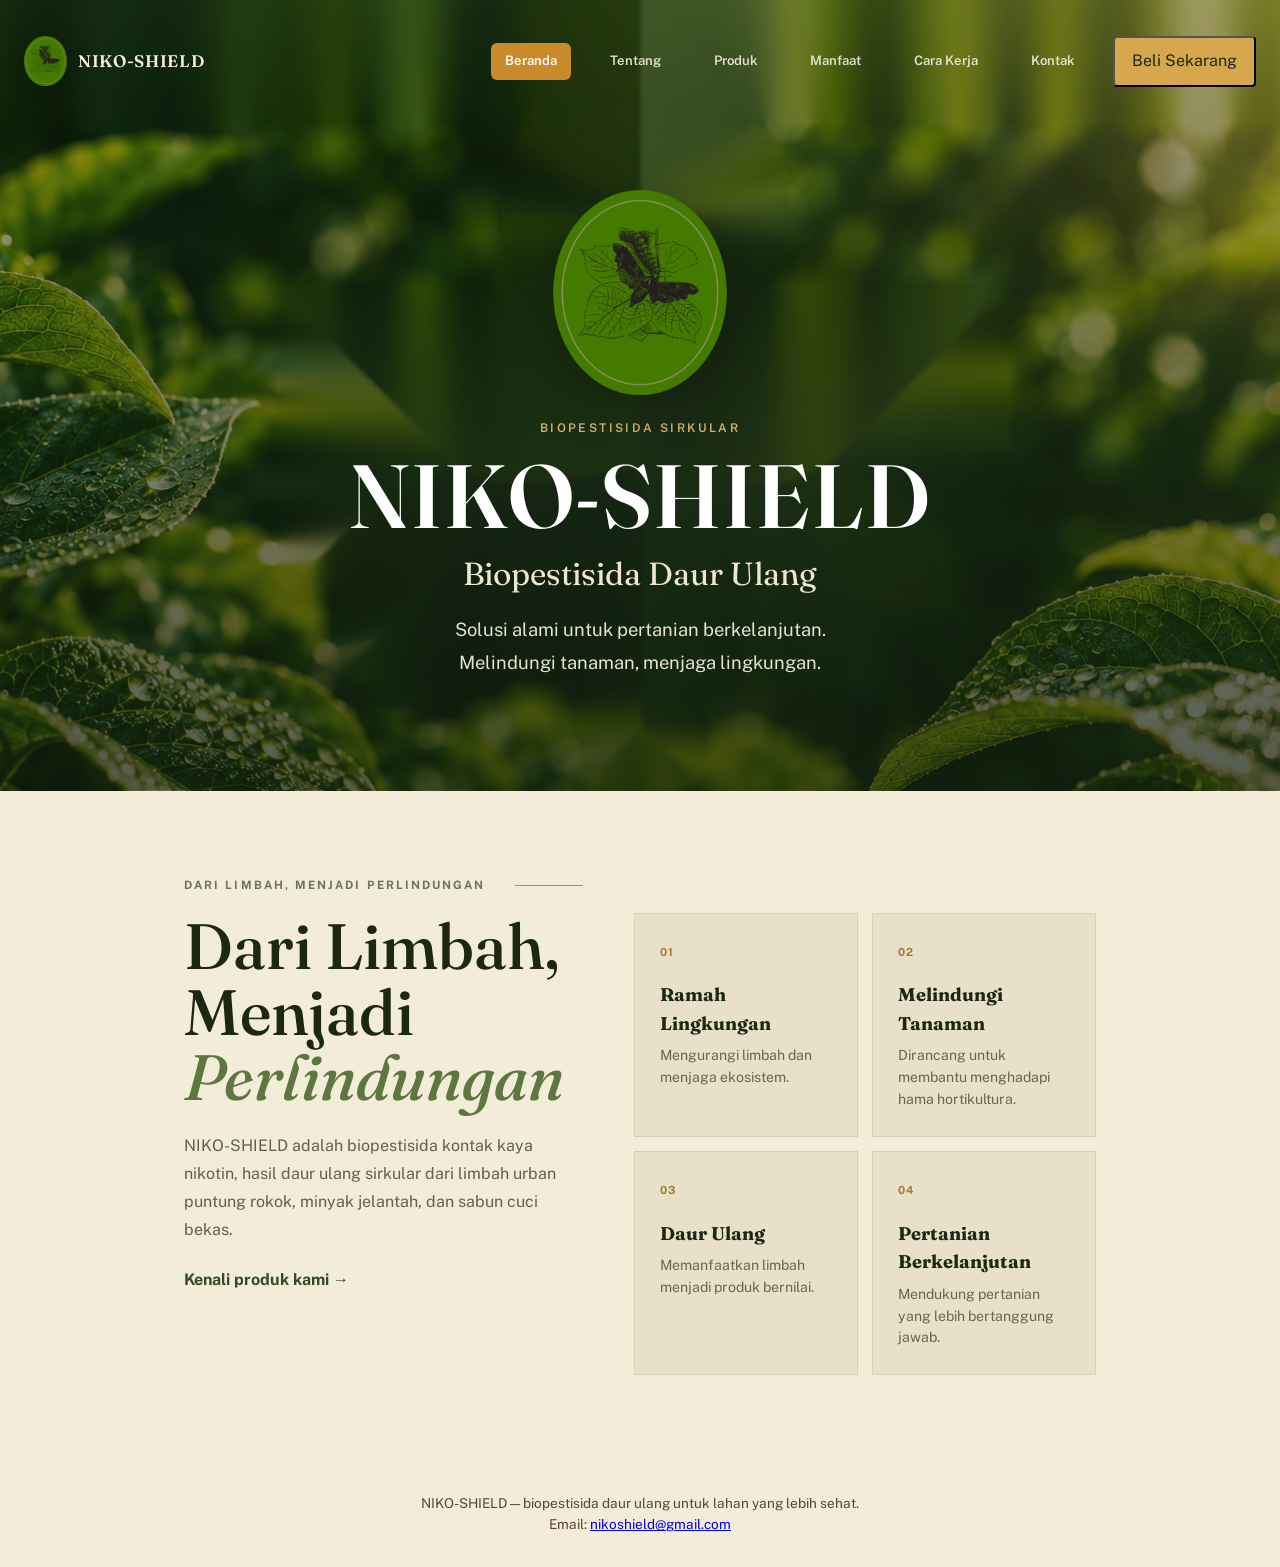
==== commit 6f1fcdf8: "Add files via upload" ====
--- a/index.html
+++ b/index.html
@@ -17,7 +17,7 @@
     <div class="nav-links">
       <a href="index.html" class="active">Beranda</a>
       <a href="tentang-produk.html" class="">Tentang</a>
-      <a href="tentang-produk.html" class="">Produk</a>
+      <a href="#" class="" onclick="return false;">Produk</a>
       <a href="manfaat.html" class="">Manfaat</a>
       <a href="cara-kerja.html" class="">Cara Kerja</a>
       <a href="kontak.html" class="">Kontak</a>
--- a/style.css
+++ b/style.css
@@ -945,7 +945,7 @@
 .scroll-cue .mouse:before{content:'';position:absolute;top:6px;left:7px;width:2px;height:5px;border-radius:2px;background:rgba(255,255,255,.75)}
 .reference-home-section{padding:86px 0;background:#f2ecd8}
 .section-kicker{font-size:.72rem;font-weight:700;letter-spacing:.18em;color:#6c7558;margin-bottom:18px}
-.section-kicker span{display:inline-block;width:45px;height:1px;background:#c98a2c;vertical-align:middle;margin-left:10px}
+.section-kicker span{display:inline-block;width:68px;height:1px;background:#c98a2c;vertical-align:middle;margin-left:24px}
 .home-grid{display:grid;grid-template-columns:.9fr 1.1fr;gap:70px;align-items:start}
 .home-grid h2{font-size:clamp(2.5rem,5vw,4rem);line-height:1.03;font-weight:500;margin-bottom:22px}
 .home-grid h2 em{font-style:italic;color:#5e7640}
@@ -1324,3 +1324,10 @@
   transform: translateY(1px);
   opacity: .9;
 }
+
+.waste-option { 
+  -webkit-tap-highlight-color: transparent;
+  touch-action: manipulation;
+}
+.waste-option:active { transform: scale(.99); }
+#calculateWaste { -webkit-tap-highlight-color: transparent; touch-action: manipulation; }
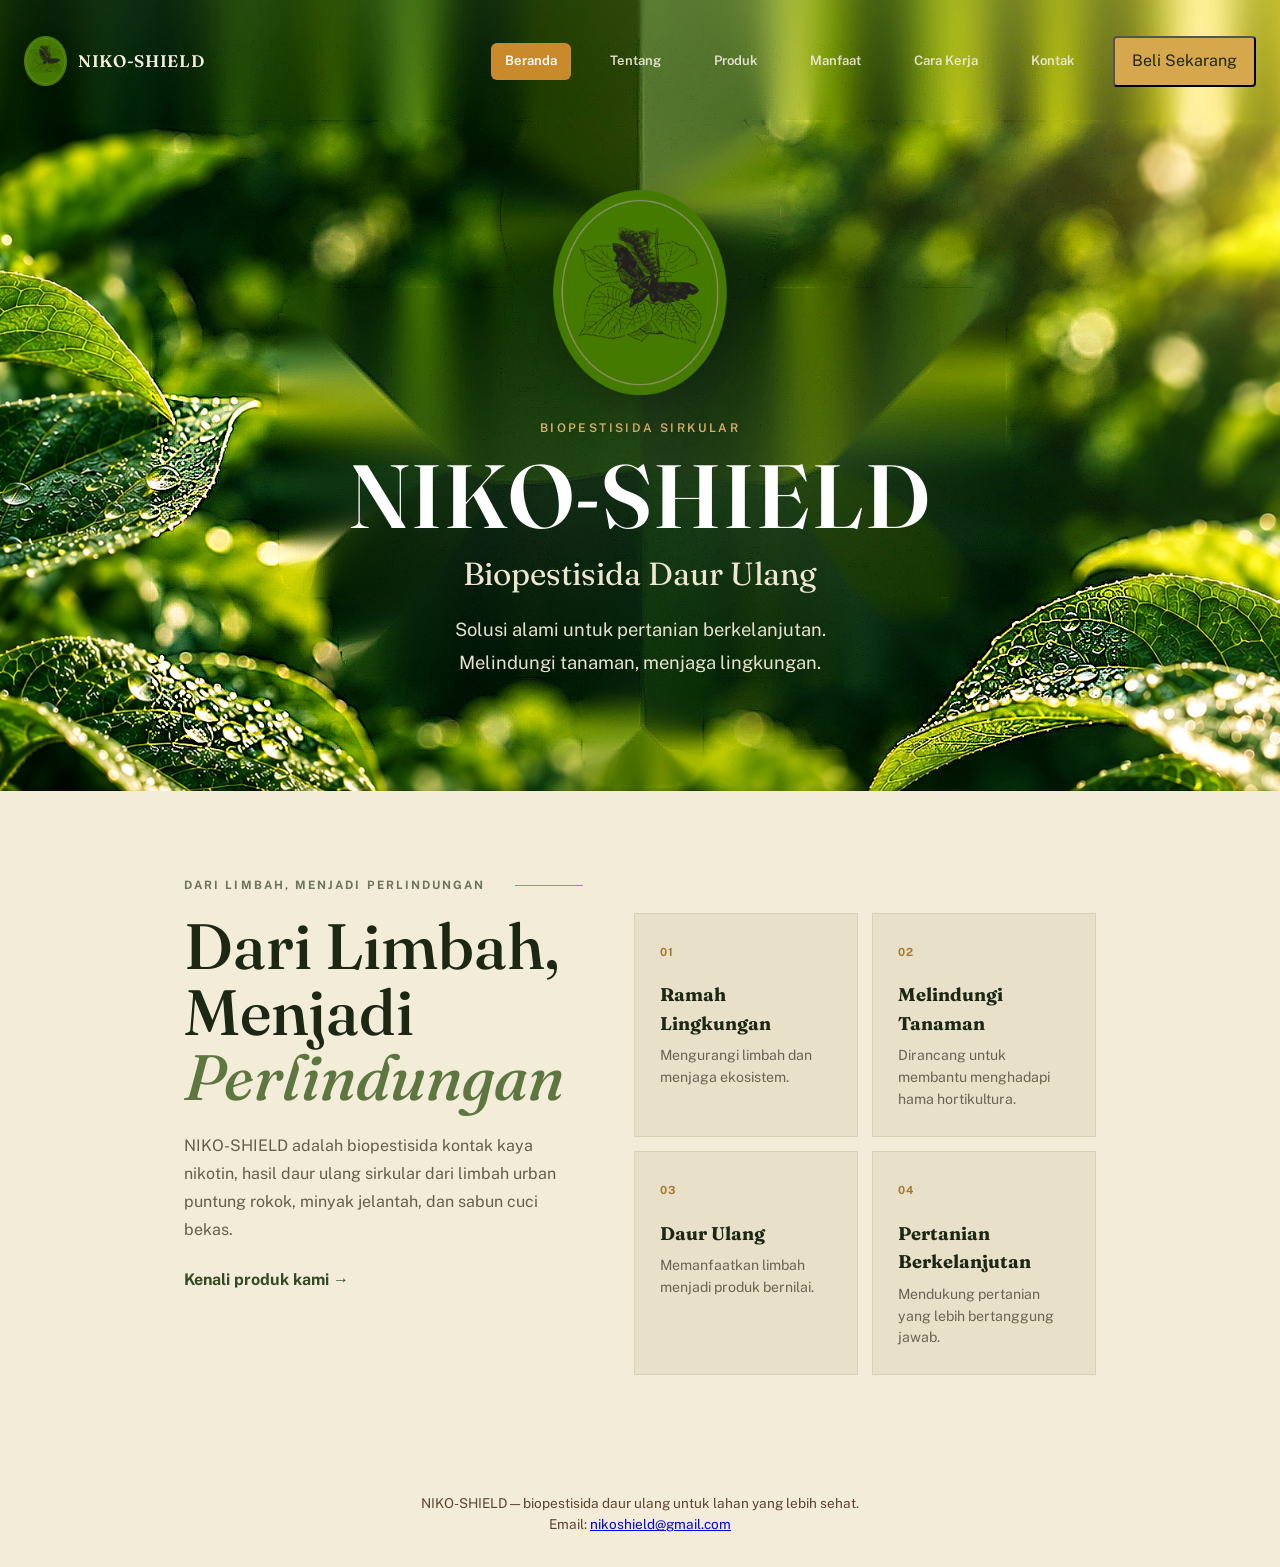
==== commit 6c72d6d7: "Add files via upload" ====
--- a/index.html
+++ b/index.html
@@ -7,7 +7,7 @@
 <link rel="preconnect" href="https://fonts.googleapis.com">
 <link rel="preconnect" href="https://fonts.gstatic.com" crossorigin>
 <link href="https://fonts.googleapis.com/css2?family=Fraunces:opsz,wght@9..144,400;9..144,500;9..144,600;9..144,700&family=Public+Sans:wght@400;500;600;700&display=swap" rel="stylesheet">
-<link rel="stylesheet" href="style.css">
+<link rel="stylesheet" href="style.css?v=clearbg1">
 </head>
 <body>
 
--- a/style.css
+++ b/style.css
@@ -298,6 +298,14 @@
     padding: 64px 0 80px;
   }
 
+  .dose-info {
+    margin-top: 16px;
+    padding: 14px 16px;
+    border-radius: 10px;
+    background: rgba(255,255,255,0.10);
+    line-height: 1.6;
+  }
+
   .calc-box {
     margin-top: 32px;
     background: var(--forest);
@@ -928,7 +936,7 @@
 .reference-nav .nav-links a{color:#f1ecdc;text-decoration:none;font-size:.82rem;font-weight:600;opacity:.92;transition:.2s}
 .reference-nav .nav-links a:hover,.reference-nav .nav-links a.active{opacity:1;color:#fff}
 .reference-nav .nav-links .nav-buy{background:#d7a74e;color:#1d2814;padding:11px 17px;border-radius:4px;opacity:1}
-.reference-hero{min-height:790px;padding:0;display:flex;align-items:center;justify-content:center;background-color:#203019;background-image:linear-gradient(180deg,rgba(20,31,14,.38),rgba(20,31,14,.72)),url('assets/hero-bg-hd.jpg');background-position:center;background-size:cover}
+.reference-hero{min-height:790px;padding:0;display:flex;align-items:center;justify-content:center;background-color:#203019;background-image:url('assets/hero-bg-hd-sharp.jpg');background-position:center center;background-size:cover}
 .reference-hero::after{display:none}
 .reference-hero .hero-centered{padding:105px 24px 80px}
 .reference-hero .hero-badge{width:205px;height:205px;background:transparent;border-radius:0;box-shadow:none;margin:0 0 24px}
@@ -975,8 +983,8 @@
     padding: 145px 0 38px;
     min-height: 250px;
   }
-  .reference-nav .nav-inner { justify-content: center; }
-  .reference-nav .nav-links { justify-content: center; }
+  .reference-nav .nav-inner { justify-content: space-between; }
+  .reference-nav .nav-links { justify-content: flex-end; }
 }
 
 
@@ -1037,16 +1045,19 @@
   display: none;
   width: 46px;
   height: 42px;
-  border: 1px solid rgba(255,255,255,.45);
+  border: 1px solid rgba(255,255,255,.55);
   border-radius: 8px;
   background: rgba(15,30,10,.55);
-  padding: 9px;
+  padding: 8px 9px;
   cursor: pointer;
+  align-items: center;
+  justify-content: center;
 }
 .mobile-menu-toggle span {
   display: block;
+  width: 27px;
   height: 2px;
-  margin: 5px 0;
+  margin: 4px auto;
   background: #fff;
   border-radius: 2px;
 }
@@ -1056,6 +1067,8 @@
   }
   .reference-nav .nav-inner {
     position: relative;
+    width: 100%;
+    justify-content: space-between !important;
   }
   .reference-nav .nav-links {
     display: none;
@@ -1331,3 +1344,13 @@
 }
 .waste-option:active { transform: scale(.99); }
 #calculateWaste { -webkit-tap-highlight-color: transparent; touch-action: manipulation; }
+
+/* ===== MOBILE HOMEPAGE BACKGROUND MATCH =====
+   Keep the same full hero background composition as desktop on HP. */
+@media (max-width: 760px) {
+  .reference-hero {
+    background-size: cover;
+    background-position: center center;
+    background-repeat: no-repeat;
+  }
+}
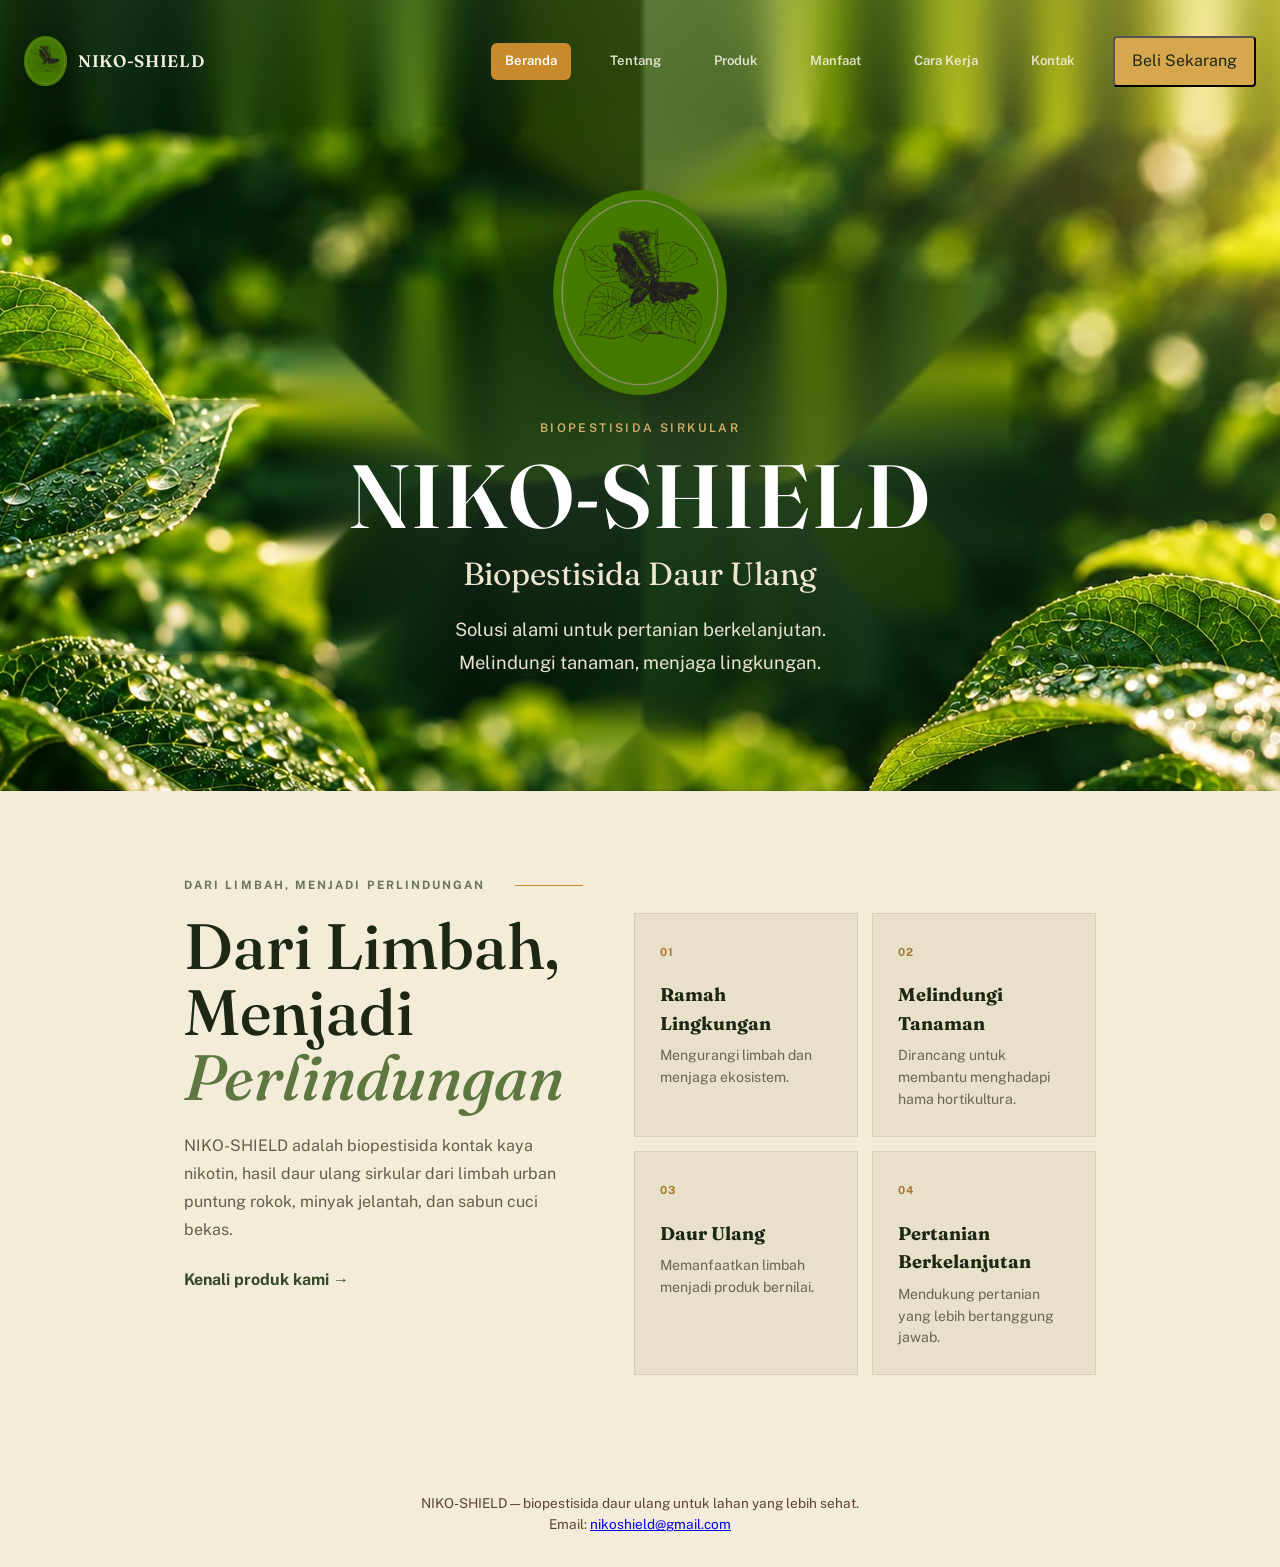
==== commit cac72e5a: "Add files via upload" ====
--- a/index.html
+++ b/index.html
@@ -7,7 +7,7 @@
 <link rel="preconnect" href="https://fonts.googleapis.com">
 <link rel="preconnect" href="https://fonts.gstatic.com" crossorigin>
 <link href="https://fonts.googleapis.com/css2?family=Fraunces:opsz,wght@9..144,400;9..144,500;9..144,600;9..144,700&family=Public+Sans:wght@400;500;600;700&display=swap" rel="stylesheet">
-<link rel="stylesheet" href="style.css?v=clearbg1">
+<link rel="stylesheet" href="style.css?v=cleanbg3">
 </head>
 <body>
 
--- a/style.css
+++ b/style.css
@@ -936,7 +936,7 @@
 .reference-nav .nav-links a{color:#f1ecdc;text-decoration:none;font-size:.82rem;font-weight:600;opacity:.92;transition:.2s}
 .reference-nav .nav-links a:hover,.reference-nav .nav-links a.active{opacity:1;color:#fff}
 .reference-nav .nav-links .nav-buy{background:#d7a74e;color:#1d2814;padding:11px 17px;border-radius:4px;opacity:1}
-.reference-hero{min-height:790px;padding:0;display:flex;align-items:center;justify-content:center;background-color:#203019;background-image:url('assets/hero-bg-hd-sharp.jpg');background-position:center center;background-size:cover}
+.reference-hero{min-height:790px;padding:0;display:flex;align-items:center;justify-content:center;background-color:#203019;background-image:url('assets/hero-bg-clean.jpg');background-position:center center;background-size:cover}
 .reference-hero::after{display:none}
 .reference-hero .hero-centered{padding:105px 24px 80px}
 .reference-hero .hero-badge{width:205px;height:205px;background:transparent;border-radius:0;box-shadow:none;margin:0 0 24px}
@@ -1349,8 +1349,11 @@
    Keep the same full hero background composition as desktop on HP. */
 @media (max-width: 760px) {
   .reference-hero {
-    background-size: cover;
+    /* Keep the complete desktop background visible on HP instead of zooming/cropping it. */
+    background-size: 100% 100%;
     background-position: center center;
     background-repeat: no-repeat;
-  }
-}
+    filter: none;
+    -webkit-filter: none;
+  }
+}
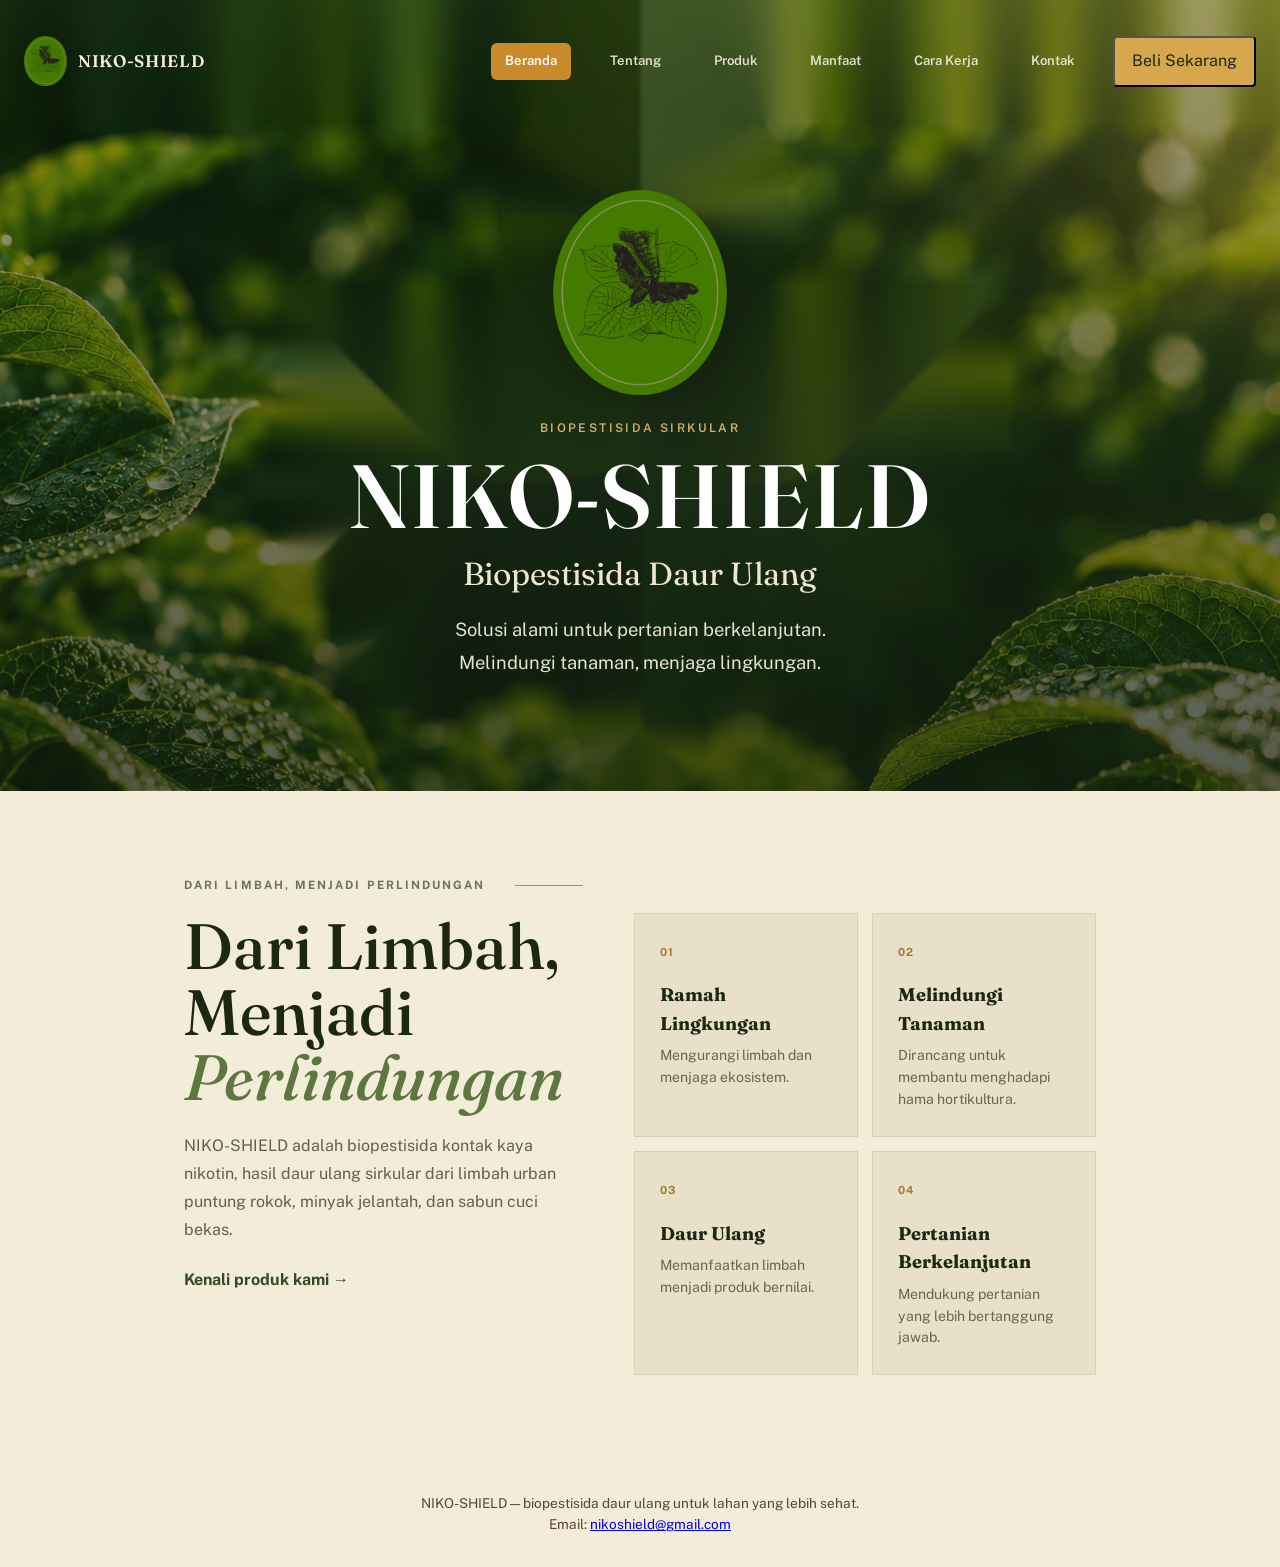
==== commit b031da11: "Add files via upload" ====
--- a/index.html
+++ b/index.html
@@ -7,7 +7,7 @@
 <link rel="preconnect" href="https://fonts.googleapis.com">
 <link rel="preconnect" href="https://fonts.gstatic.com" crossorigin>
 <link href="https://fonts.googleapis.com/css2?family=Fraunces:opsz,wght@9..144,400;9..144,500;9..144,600;9..144,700&family=Public+Sans:wght@400;500;600;700&display=swap" rel="stylesheet">
-<link rel="stylesheet" href="style.css?v=cleanbg3">
+<link rel="stylesheet" href="style.css?v=hamburger3">
 </head>
 <body>
 
--- a/style.css
+++ b/style.css
@@ -936,7 +936,7 @@
 .reference-nav .nav-links a{color:#f1ecdc;text-decoration:none;font-size:.82rem;font-weight:600;opacity:.92;transition:.2s}
 .reference-nav .nav-links a:hover,.reference-nav .nav-links a.active{opacity:1;color:#fff}
 .reference-nav .nav-links .nav-buy{background:#d7a74e;color:#1d2814;padding:11px 17px;border-radius:4px;opacity:1}
-.reference-hero{min-height:790px;padding:0;display:flex;align-items:center;justify-content:center;background-color:#203019;background-image:url('assets/hero-bg-clean.jpg');background-position:center center;background-size:cover}
+.reference-hero{min-height:790px;padding:0;display:flex;align-items:center;justify-content:center;background-color:#203019;background-image:linear-gradient(180deg,rgba(20,31,14,.38),rgba(20,31,14,.72)),url('assets/hero-bg-hd.jpg');background-position:center;background-size:cover}
 .reference-hero::after{display:none}
 .reference-hero .hero-centered{padding:105px 24px 80px}
 .reference-hero .hero-badge{width:205px;height:205px;background:transparent;border-radius:0;box-shadow:none;margin:0 0 24px}
@@ -1349,11 +1349,8 @@
    Keep the same full hero background composition as desktop on HP. */
 @media (max-width: 760px) {
   .reference-hero {
-    /* Keep the complete desktop background visible on HP instead of zooming/cropping it. */
     background-size: 100% 100%;
     background-position: center center;
     background-repeat: no-repeat;
-    filter: none;
-    -webkit-filter: none;
-  }
-}
+  }
+}
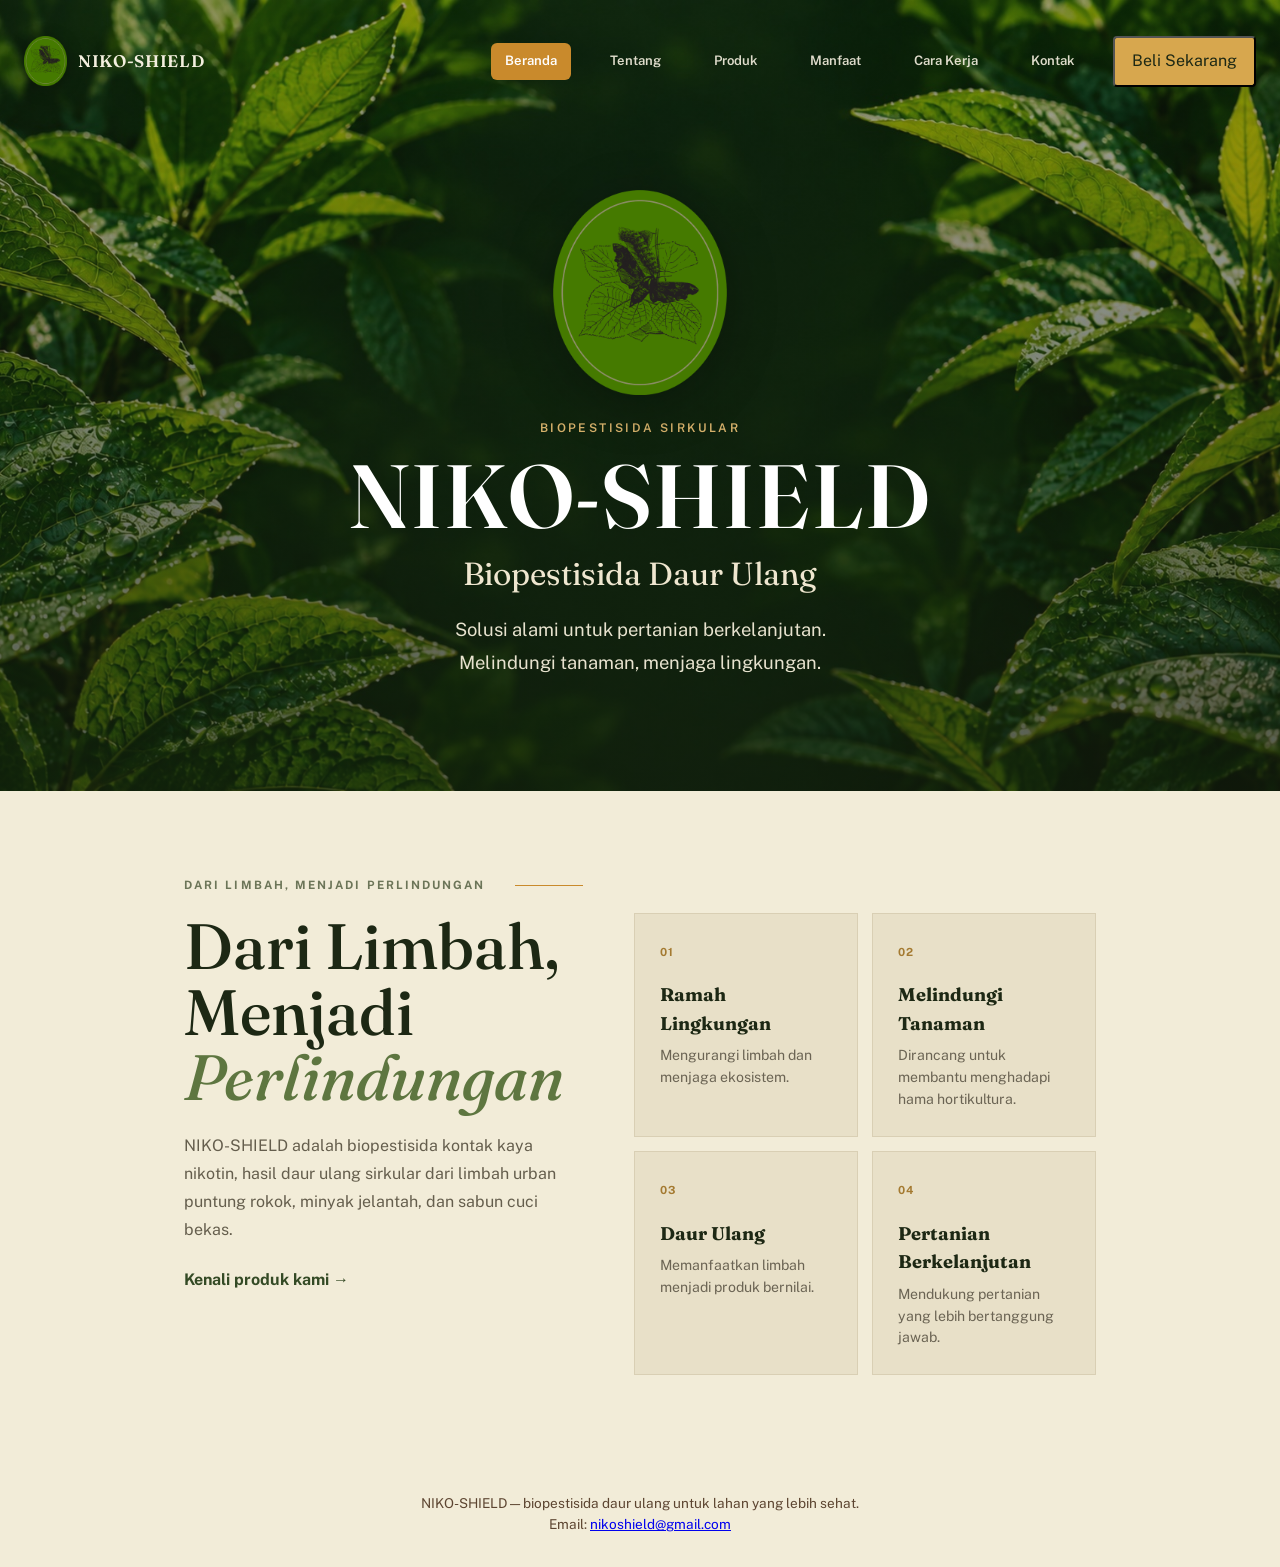
==== commit 6e9c8ae6: "Add files via upload" ====
--- a/index.html
+++ b/index.html
@@ -7,7 +7,7 @@
 <link rel="preconnect" href="https://fonts.googleapis.com">
 <link rel="preconnect" href="https://fonts.gstatic.com" crossorigin>
 <link href="https://fonts.googleapis.com/css2?family=Fraunces:opsz,wght@9..144,400;9..144,500;9..144,600;9..144,700&family=Public+Sans:wght@400;500;600;700&display=swap" rel="stylesheet">
-<link rel="stylesheet" href="style.css?v=hamburger3">
+<link rel="stylesheet" href="style.css?v=mobile-bg4">
 </head>
 <body>
 
--- a/style.css
+++ b/style.css
@@ -41,12 +41,12 @@
   .hero {
     background-color: var(--forest-deep);
     background-image:
-      radial-gradient(circle at 50% 25%, rgba(124,154,87,0.18) 0%, rgba(124,154,87,0) 55%),
-      linear-gradient(180deg, rgba(29,40,20,0.55) 0%, rgba(20,28,14,0.7) 100%),
-      url("data:image/svg+xml;utf8,%3Csvg xmlns='http://www.w3.org/2000/svg' viewBox='0 0 220 220'%3E%3Cg fill='none' stroke='%23E7E2CE' stroke-width='1.3' opacity='0.4'%3E%3Cpath d='M110 205 C110 175 110 150 110 120'/%3E%3Cpath d='M110 180 C88 172 76 152 80 130 C100 136 110 156 110 180Z'/%3E%3Cpath d='M110 155 C132 147 144 128 140 105 C120 112 110 132 110 155Z'/%3E%3Cpath d='M110 120 C93 103 91 84 102 64 C118 78 122 100 110 120Z'/%3E%3Ccircle cx='80' cy='130' r='4' fill='%23E7E2CE' stroke='none' opacity='0.35'/%3E%3Ccircle cx='140' cy='105' r='4' fill='%23E7E2CE' stroke='none' opacity='0.35'/%3E%3Ccircle cx='102' cy='64' r='3.5' fill='%23E7E2CE' stroke='none' opacity='0.3'/%3E%3Cpath d='M30 60 C48 52 60 55 62 66 C50 70 40 68 30 60Z'/%3E%3Cpath d='M30 60 C25 70 27 82 38 88'/%3E%3Cpath d='M190 150 C172 142 160 145 158 156 C170 160 180 158 190 150Z'/%3E%3Cpath d='M190 150 C195 160 193 172 182 178'/%3E%3Cg transform='translate(38,160) rotate(-12)'%3E%3Cellipse cx='0' cy='0' rx='7' ry='5'/%3E%3Cellipse cx='11' cy='1' rx='7' ry='5.2'/%3E%3Cellipse cx='22' cy='0' rx='7' ry='5'/%3E%3Cellipse cx='33' cy='1.5' rx='6.5' ry='4.8'/%3E%3Cpath d='M-6 -3 L-11 -8 M-4 -4 L-7 -10' stroke-width='1'/%3E%3Cpath d='M0 5 L-2 10 M11 6 L10 11 M22 5 L22 10' stroke-width='1'/%3E%3C/g%3E%3Cg transform='translate(150,45) rotate(160)'%3E%3Cellipse cx='0' cy='0' rx='6' ry='4.3'/%3E%3Cellipse cx='9.5' cy='1' rx='6' ry='4.5'/%3E%3Cellipse cx='19' cy='0' rx='6' ry='4.3'/%3E%3Cpath d='M-5 -2.5 L-9 -6.5 M-3.5 -3.5 L-6 -8' stroke-width='0.9'/%3E%3C/g%3E%3C/g%3E%3C/svg%3E");
-    background-repeat: no-repeat, no-repeat, repeat;
-    background-position: center, center, 0 0;
-    background-size: cover, cover, 220px 220px;
+      linear-gradient(180deg, rgba(29,40,20,0.38) 0%, rgba(20,28,14,0.62) 100%),
+      url("assets/hero-bg-hd.jpg");
+    background-repeat: no-repeat, no-repeat;
+    background-position: center center, center center;
+    background-size: cover, cover;
+    background-attachment: scroll;
     color: var(--paper);
     padding: 56px 0 0;
     position: relative;
@@ -1354,3 +1354,53 @@
     background-repeat: no-repeat;
   }
 }
+
+
+/* Background tajam dan responsif */
+.hero::before { content: none; }
+@media (max-width: 768px) {
+  .hero {
+    background-position: center center, center center;
+    background-size: cover, cover;
+  }
+}
+@media (min-width: 769px) {
+  .hero {
+    background-position: center center, center center;
+    background-size: cover, cover;
+  }
+}
+
+/* ===== RESPONSIVE HERO BACKGROUND =====
+   Mobile uses the same NIKO-SHIELD leaf background as desktop,
+   but crops it vertically so the foliage remains visible and the
+   center stays dark enough for the hero content. */
+@media (max-width: 760px) {
+  .reference-hero {
+    min-height: 100svh;
+    min-height: 760px;
+    background-image:
+      linear-gradient(180deg, rgba(20,31,14,.30) 0%, rgba(20,31,14,.68) 100%),
+      url('assets/hero-bg-hd.jpg');
+    background-repeat: no-repeat, no-repeat;
+    background-size: cover, cover;
+    background-position: center center, center center;
+    background-attachment: scroll;
+  }
+
+  .reference-hero .hero-centered {
+    width: 100%;
+    padding: 175px 20px 70px;
+  }
+}
+
+@media (max-width: 480px) {
+  .reference-hero {
+    min-height: 780px;
+  }
+
+  .reference-hero .hero-centered {
+    padding-left: 16px;
+    padding-right: 16px;
+  }
+}
